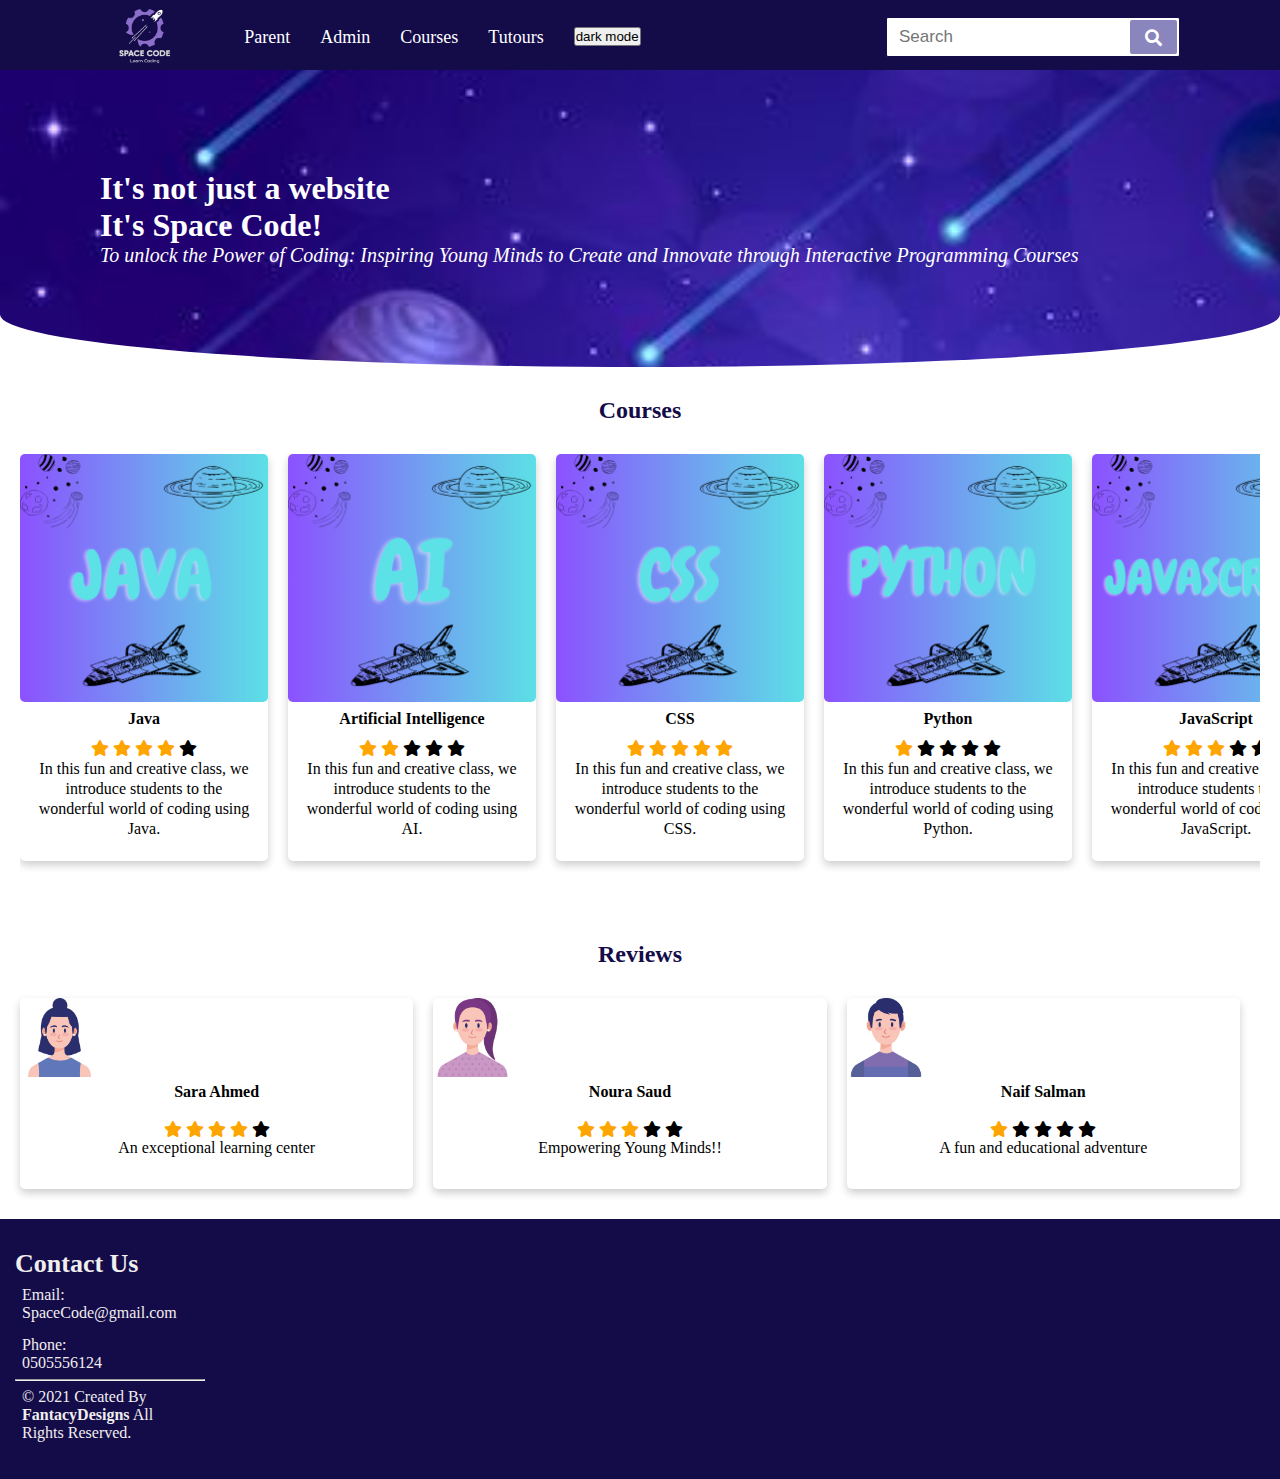
==== Index.html @ 1d8fcb19 "n" ====
<!DOCTYPE html>
<html>
    <head>
        <meta charset="utf-8">
        <title>index</title>
        <link rel="stylesheet" href="index.CSS">
        <link rel="stylesheet" href="Shared.css">
        <link rel="stylesheet" href="https://cdnjs.cloudflare.com/ajax/libs/font-awesome/4.7.0/css/font-awesome.min.css">
        <meta name="viewport" content="width=device-width, initial-scale=1.0">
        <link rel="stylesheet" href="https://cdnjs.cloudflare.com/ajax/libs/font-awesome/5.15.3/css/all.min.css"/>
        <style>
        .checked {
          color: orange;
        }
        </style>
       
    </head>
    

    <body>
        
      <header>
        <nav>
           <div class="menu-icon">
              <span class="fas fa-bars"></span>
           </div>
           <div class="logo">
              <img src="images/logo.png" alt="logo">
           </div>
           <div class="nav-items">
           
                      <li><a href="parent.html">Parent</a></li>
                      <li><a href="SpaceCodeAdmins.html">Admin</a></li>
                      <li><a href="courses.html">Courses</a></li>
                      <li><a href="TutorsPage.html">Tutours</a></li>
                      <li><button onclick="myFunction()">dark mode</button></li>
                      <script>
                        function myFunction() {
                           var element = document.body;
                           element.classList.toggle("dark-mode");
                        }
                        </script>
           </div>
           <div class="search-icon">
              <span class="fas fa-search"></span>
           </div>
           <div class="cancel-icon">
              <span class="fas fa-times"></span>
           </div>
           <form action="#">
              <input type="search" class="search-data" placeholder="Search" required>
              <button type="submit" class="fas fa-search"></button>
           </form>
        </nav>
      </header>
  
        <script>
           const menuBtn = document.querySelector(".menu-icon span");
           const searchBtn = document.querySelector(".search-icon");
           const cancelBtn = document.querySelector(".cancel-icon");
           const items = document.querySelector(".nav-items");
           const form = document.querySelector("form");
           menuBtn.onclick = ()=>{
             items.classList.add("active");
             menuBtn.classList.add("hide");
             searchBtn.classList.add("hide");
             cancelBtn.classList.add("show");
           }
           cancelBtn.onclick = ()=>{
             items.classList.remove("active");
             menuBtn.classList.remove("hide");
             searchBtn.classList.remove("hide");
             cancelBtn.classList.remove("show");
             form.classList.remove("active");
             cancelBtn.style.color = "#ff3d00";
           }
           searchBtn.onclick = ()=>{
             form.classList.add("active");
             searchBtn.classList.add("hide");
             cancelBtn.classList.add("show");
           }
        </script>

    <div class="banner">
        <h1>It's not just a website<br> It's Space Code!</h1>
        <p>To unlock the Power of Coding: Inspiring Young Minds
         to Create and Innovate through Interactive Programming Courses</p>
    </div>


      
        
<main>
         
  

<article>

      <h2 class="coursesTitle">Courses</h2>
<div class="courses" >


<div class="course">
  <img src="images/java.png" alt="course image" style="width:100%">
  <div class="container">
    <h4 class="title"><b>Java</b></h4> 
    <span class="fa fa-star checked"></span>
    <span class="fa fa-star checked"></span>
    <span class="fa fa-star checked"></span>
    <span class="fa fa-star checked"></span>
    <span class="fa fa-star"></span>
    <p class="text">In this fun and creative class, we introduce students to the wonderful world of coding using Java.</p> 
  </div>
</div>

<div class="course">
  <img src="images/AI.png" alt="course image" style="width:100%">
  <div class="container">
    <h4 class="title"><b>Artificial Intelligence</b></h4> 
    <span class="fa fa-star checked"></span>
    <span class="fa fa-star checked"></span>
    <span class="fa fa-star"></span>
    <span class="fa fa-star"></span>
    <span class="fa fa-star"></span>
    <p class="text">In this fun and creative class, we introduce students to the wonderful world of coding using AI.</p> 
  </div>
</div>

<div class="course">
  <img src="images/css.png" alt="course image" style="width:100%">
  <div class="container">
    <h4 class="title"><b>CSS</b></h4> 
    <span class="fa fa-star checked"></span>
    <span class="fa fa-star checked"></span>
    <span class="fa fa-star checked"></span>
    <span class="fa fa-star checked"></span>
    <span class="fa fa-star checked"></span>
    <p class="text">In this fun and creative class, we introduce students to the wonderful world of coding using CSS.</p> 
  </div>
</div>


<div class="course">
  <img src="images/Python .png" alt="course image" style="width:100%">
  <div class="container">
    <h4 class="title"><b>Python</b></h4> 
    <span class="fa fa-star checked"></span>
                    <span class="fa fa-star"></span>
                    <span class="fa fa-star"></span>
                    <span class="fa fa-star"></span>
                    <span class="fa fa-star"></span>
    <p class="text">In this fun and creative class, we introduce students to the wonderful world of coding using Python.</p> 
  </div>
</div>


<div class="course">
  <img src="images/JavaScript .png" alt="course image" style="width:100%">
  <div class="container">
    <h4 class="title"><b>JavaScript</b></h4> 
    <span class="fa fa-star checked"></span>
    <span class="fa fa-star checked"></span>
    <span class="fa fa-star checked"></span>
    <span class="fa fa-star"></span>
    <span class="fa fa-star"></span>
    <p class="text">In this fun and creative class, we introduce students to the wonderful world of coding using JavaScript.</p> 
  </div>
</div>


<div class="course">
  <img src="images/scratch.png" alt="course image" style="width:100%">
  <div class="container">
    <h4 class="title"><b>Scratch</b></h4> 
    <span class="fa fa-star checked"></span>
    <span class="fa fa-star checked"></span>
    <span class="fa fa-star"></span>
    <span class="fa fa-star"></span>
    <span class="fa fa-star"></span>
    <p class="text">In this fun and creative class, we introduce students to the wonderful world of coding using Scratch.</p> 
  </div>
</div>
</article>

<article>
<h2 class="ReviewsTitle">Reviews</h2>
<div class="Reviews" >

  


    <div class="Review">
      <img src="images/avatar1.jpeg" alt="Avatar" style="width:20%">
      <div class="container">
        <h4 class="name"><b>Sara Ahmed</b></h4>
        <span class="fa fa-star checked"></span>
        <span class="fa fa-star checked"></span>
        <span class="fa fa-star checked"></span>
        <span class="fa fa-star checked"></span>
        <span class="fa fa-star"></span>
        <p class="rtext">An exceptional learning center </p> 
      </div>
    </div>
    
    <div class="Review">
      <img src="images/avatar2.jpeg" alt="Avatar" style="width:20%">
      <div class="container">
        <h4 class="name"><b>Noura Saud</b></h4> 
        <span class="fa fa-star checked"></span>
    <span class="fa fa-star checked"></span>
    <span class="fa fa-star checked"></span>
    <span class="fa fa-star"></span>
    <span class="fa fa-star"></span>
        <p class="rtext">Empowering Young Minds!!</p> 
      </div>
    </div>
    <div class="Review">
      <img src="images/avatar3.jpeg" alt="Avatar" style="width:20%">
      <div class="container">
        <h4 class="name"><b>Naif Salman</b></h4> 
        <span class="fa fa-star checked"></span>
                    <span class="fa fa-star"></span>
                    <span class="fa fa-star"></span>
                    <span class="fa fa-star"></span>
                    <span class="fa fa-star"></span>
        <p class="rtext">A fun and educational adventure</p> 
      </div>
    </div>
    
    </div>

</article>


  </main>


  <footer>
    <div class="footer-container">
      <div class="left-col">
        <!---->
        <h1>Contact Us</h1>
        <p>Email:<br>SpaceCode@gmail.com</p>
        <p>Phone:<br> 0505556124</p>
        <hr>
        <p class="rights-text">© 2021 Created By <b>FantacyDesigns</b>  All Rights Reserved.</p>
      </div>
    </div>
  </footer>

   
       
      
           
       
    </body>
</html>
---- index.CSS ----
.courses{
    display: flex;
    margin-right: 1.25rem;
    margin-left: 1.25rem;
    overflow-x: auto;

  }

  .courses .course {
    box-shadow: 0 0.25rem 0.5rem 0 rgba(0,0,0,0.2);
    transition: 0.3s;
    width: 20%;
    border-radius: 0.313rem;
    margin-bottom: 3.125rem;
    margin-right: 1.25rem;
    line-height: 1.25rem;
    min-width: 20%;
  
   
    
  }


  .container {
    padding: 0.125rem 1rem;
    text-align: center;
  }

  .title{
    margin-bottom: 0.625rem;
  }

  .text{
    margin-bottom: 1.25rem;
  }


  .ReviewsTitle{
    text-align: center;
    margin-top: 1.875rem;
    margin-bottom: 1.875rem;
    color:#140b49;

  }


  .Review {
    box-shadow: 0 4px 8px 0 rgba(0,0,0,0.2);
    transition: 0.3s;
    width: 40%;
    height: 40%;
    border-radius: 0.313rem;
    margin-right: 1.25rem;
  }
  
  .Review:hover {
    box-shadow: 0 0.5rem 1rem 0 rgba(0,0,0,0.2);
  }
  
  img {
    border-radius: 0.313rem 0.313rem 0.313rem 0.313rem;
  }
  
  .container {
    padding: 0.125rem 1rem;
  }
 

  .Reviews{
    display: flex;
    margin-right: 1.25rem;
    margin-left: 1.25rem;
    margin-bottom: 1.875rem;
    
  }

   .name{
    margin-bottom: 1.25rem;
   }

  .rtext{
    margin-bottom: 1.875rem;
  }

 

  .rate {
    color: grey;
    font-size: 1rem;
    margin-bottom: 0.5rem;
  }


  .coursesTitle{
       text-align:center;
        margin-top: 1.875rem;
        color:#140b49;
        margin-bottom: 1.875rem;
  }
---- Shared.css ----
*{
  margin: 0;
  padding: 0;
  box-sizing: border-box;
}

nav{
  background: #140b49;
  display: flex;
  flex-wrap: wrap;
  align-items: center;
  justify-content: space-between;
  height: 70px;
  padding: 0 100px;
}
nav .logo img{
  height: 70px;
  width: auto;
}
nav .nav-items{
  display: flex;
  flex: 1;
  padding: 0 0 0 40px;
}
nav .nav-items li{
  list-style: none;
  padding: 0 15px;
}
nav .nav-items li a{
  color: #fff;
  font-size: 18px;
  font-weight: 500;
  text-decoration: none;
}
nav .nav-items li a:hover{
  color: #8a85bc;
}
nav form{
  display: flex;
  height: 40px;
  padding: 2px;
  background: #fff;
  min-width: 18%!important;
  border-radius: 2px;
  border: 1px solid #140b49;
}
nav form .search-data{
  width: 100%;
  height: 100%;
  padding: 0 10px;
  color: #fff;
  font-size: 17px;
  border: none;
  font-weight: 500;
  background: none;
}
nav form button{
  padding: 0 15px;
  color: #fff;
  font-size: 17px;
  background: #8a85bc;
  border: none;
  border-radius: 2px;
  cursor: pointer;
}
nav form button:hover{
  background: #8a85bc;
}
nav .menu-icon,
nav .cancel-icon,
nav .search-icon{
  width: 40px;
  text-align: center;
  margin: 0 50px;
  font-size: 18px;
  color: #fff;
  cursor: pointer;
  display: none;
}
nav .menu-icon span,
nav .cancel-icon,
nav .search-icon{
  display: none;
}
@media (max-width: 1245px) {
  nav{
    padding: 0 50px;
  }
}
@media (max-width: 1140px){
  nav{
    padding: 0px;
  }
  nav .logo{
    flex: 2;
    text-align: center;
  }
  nav .nav-items{
    position: fixed;
    z-index: 99;
    top: 70px;
    width: 100%;
    left: -100%;
    height: 100%;
    padding: 10px 50px 0 50px;
    text-align: center;
    background: #140b49;
    display: inline-block;
    transition: left 0.3s ease;
  }
  nav .nav-items.active{
    left: 0px;
  }
  nav .nav-items li{
    line-height: 40px;
    margin: 30px 0;
  }
  nav .nav-items li a{
    font-size: 20px;
  }
  nav form{
    position: absolute;
    top: 80px;
    right: 50px;
    opacity: 0;
    pointer-events: none;
    transition: top 0.3s ease, opacity 0.1s ease;
  }
  nav form.active{
    top: 95px;
    opacity: 1;
    pointer-events: auto;
  }
  nav form:before{
    position: absolute;
    content: "";
    top: -13px;
    right: 0px;
    width: 0;
    height: 0;
    z-index: -1;
    border: 10px solid transparent;
    border-bottom-color: #140b49;
    margin: -20px 0 0;
  }
  nav form:after{
    position: absolute;
    content: '';
    height: 60px;
    padding: 2px;
    background: #140b49;
    border-radius: 2px;
    min-width: calc(100% + 20px);
    z-index: -2;
    left: 50%;
    top: 50%;
    transform: translate(-50%, -50%);
  }
  nav .menu-icon{
    display: block;
  }
  nav .search-icon,
  nav .menu-icon span{
    display: block;
  }
  nav .menu-icon span.hide,
  nav .search-icon.hide{
    display: none;
  }
  nav .cancel-icon.show{
    display: block;
  }
}
.content{
  position: absolute;
  top: 50%;
  left: 50%;
  text-align: center;
  transform: translate(-50%, -50%);
}
.content header{
  font-size: 30px;
  font-weight: 700;
}
.content .text{
  font-size: 30px;
  font-weight: 700;
}
.space{
  margin: 10px 0;
}
nav .logo.space{
  color: #8a85bc;
  padding: 0 5px 0 0;
}
@media (max-width: 980px){
  nav .menu-icon,
  nav .cancel-icon,
  nav .search-icon{
    margin: 0 20px;
  }
  nav form{
    right: 30px;
  }
}
@media (max-width: 350px){
  nav .menu-icon,
  nav .cancel-icon,
  nav .search-icon{
    margin: 0 10px;
    font-size: 16px;
  }
}
.content{
  position: absolute;
  top: 50%;
  left: 50%;
  transform: translate(-50%, -50%);
}
.content header{
  font-size: 30px;
  font-weight: 700;
}
.content .text{
  font-size: 30px;
  font-weight: 700;
}
.content .space{
  margin: 10px 0;
}

/* Styles for the banner */
.banner {
    background-image: url(ImagesWeb/Banner1.jpg);
    color: #fff;
    padding: 6.25rem;
    text-align: center;
    max-width: 100%;
    width: 100%;
    height: auto;
    background-size: cover;
    background-attachment: fixed;
    position: relative;
    overflow: hidden;
    border-radius: 0 0 85% 85% / 30%;
    z-index: -1;

}
.banner h1{
    text-align: left;
}

.banner h2, .banner p{
    font-style: italic;
    text-align: justify;
    font-size: 1.25rem;
    
}

.breadcrumb {
   color: #ececef;
   background-color: #fff ;
   background-size: cover;
   padding: 0 0;
   margin-bottom: 0.625rem;
   font-size: 0.938rem;
          
   }
   .breadcrumb a{
     color: #232a74 ;
   }
   
   .breadcrumb a:hover {
     text-decoration: underline;
     color: #727373;
   }
   
   .breadcrumb .separator {
     margin: 0 0.313rem;
     color: #676666;
   }

   footer{
    background: #140b49;
    padding: 1.875rem 0;
    min-height: 0.063rem;
    height: auto;
    display: flex;
    flex-direction: row;
  }
   
  .footer-container{
    margin-right: 50%;
    max-width: 81.25rem;
    padding: 0 0.938rem;
    display: flex;
    justify-content: space-between;
    flex-wrap: wrap;
    color: #f1eeee;
  }

  .left-col { /* Add this class for styling the left column */
    text-align: left; /* Align text to the left */
    flex: 1; /* Take up available space on the left */
}

  .footer-container h1{
    font-size:  1.625rem;
    text-align: left;
  }

.footer-container p{
    width: 11.875rem;
    margin: auto;
    padding: 0.438rem;
    text-align: left;
}


  .right-col h1{
    font-size: 1.625rem;
  }
   

   
  @media screen and (max-width:960px) {
    .footer-container{
      max-width: 37.5rem;
    }
    .right-col{
      width: 100%;
      margin-bottom: 3.75rem;
    }


    .left-col{
        width: 100%;
        text-align: left;
      }
    }
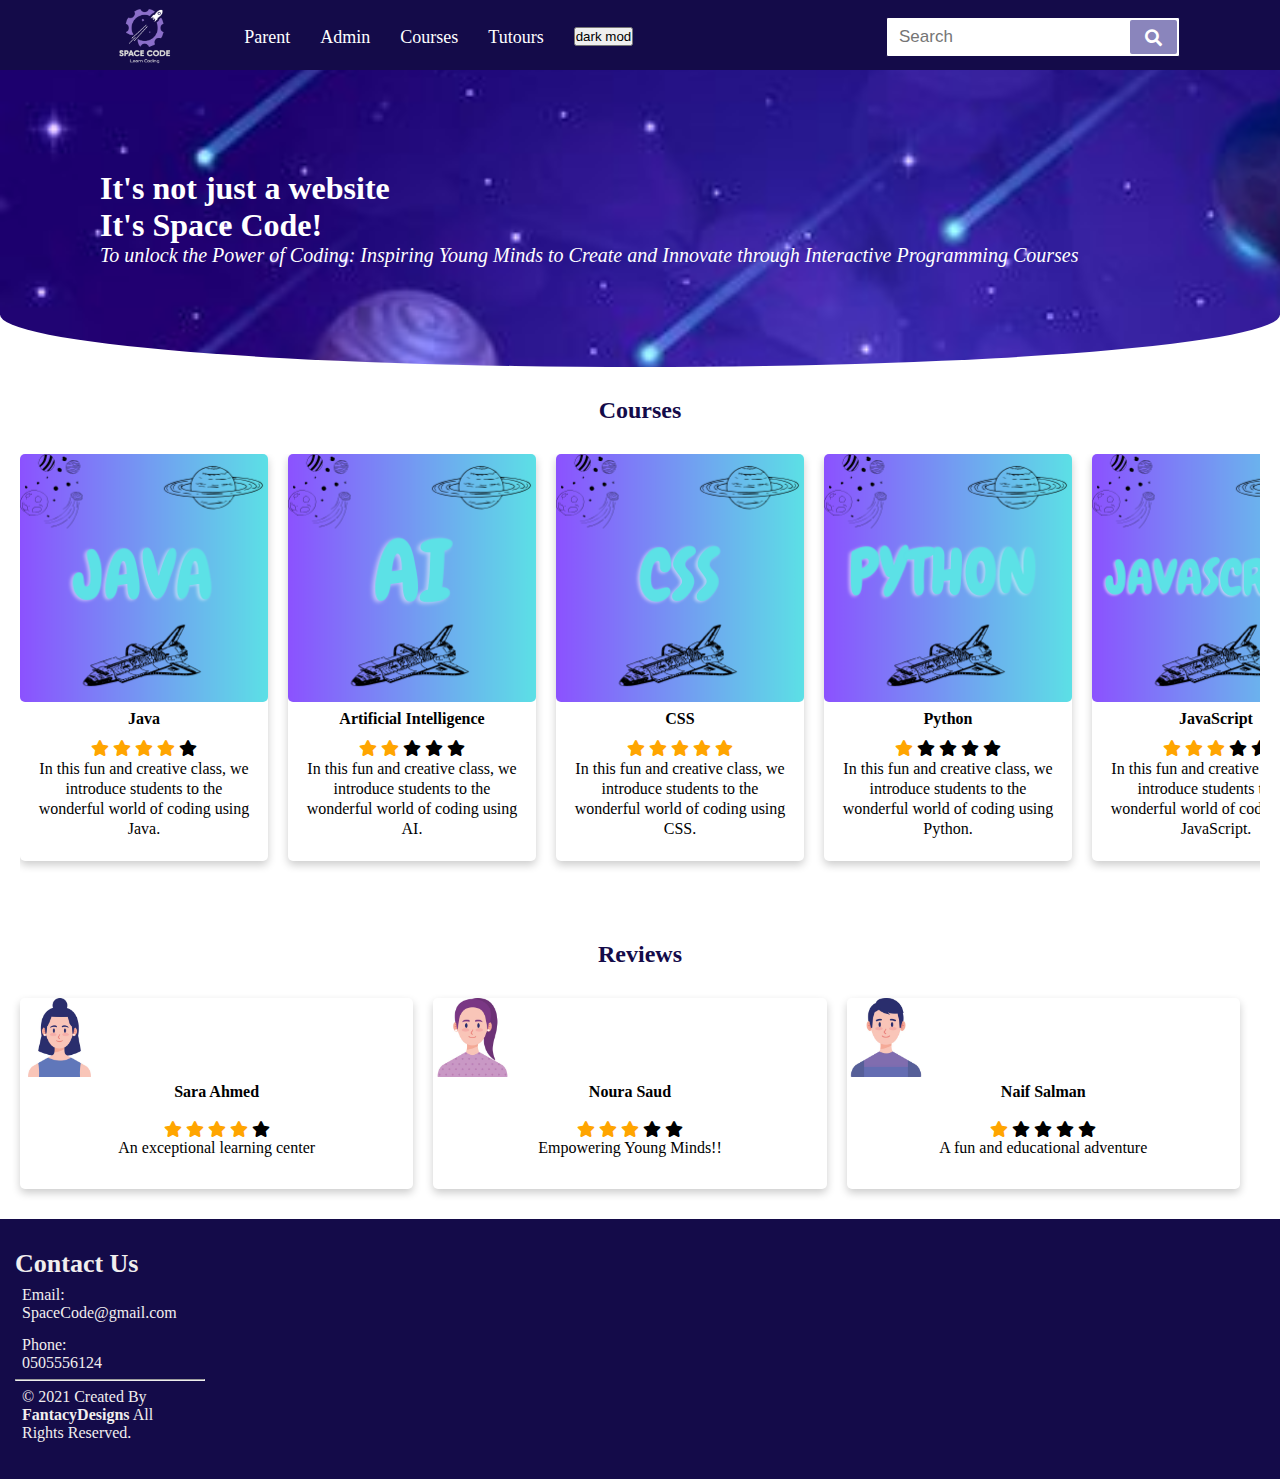
==== commit ec3c7e10: "n" ====
--- a/Index.html
+++ b/Index.html
@@ -28,12 +28,11 @@
               <img src="images/logo.png" alt="logo">
            </div>
            <div class="nav-items">
-           
                       <li><a href="parent.html">Parent</a></li>
                       <li><a href="SpaceCodeAdmins.html">Admin</a></li>
                       <li><a href="courses.html">Courses</a></li>
                       <li><a href="TutorsPage.html">Tutours</a></li>
-                      <li><button onclick="myFunction()">dark mode</button></li>
+                      <li><button onclick="myFunction()">dark mod</button></li>
                       <script>
                         function myFunction() {
                            var element = document.body;
@@ -72,7 +71,7 @@
              searchBtn.classList.remove("hide");
              cancelBtn.classList.remove("show");
              form.classList.remove("active");
-             cancelBtn.style.color = "#ff3d00";
+             cancelBtn.style.color = "#8a85bc";
            }
            searchBtn.onclick = ()=>{
              form.classList.add("active");
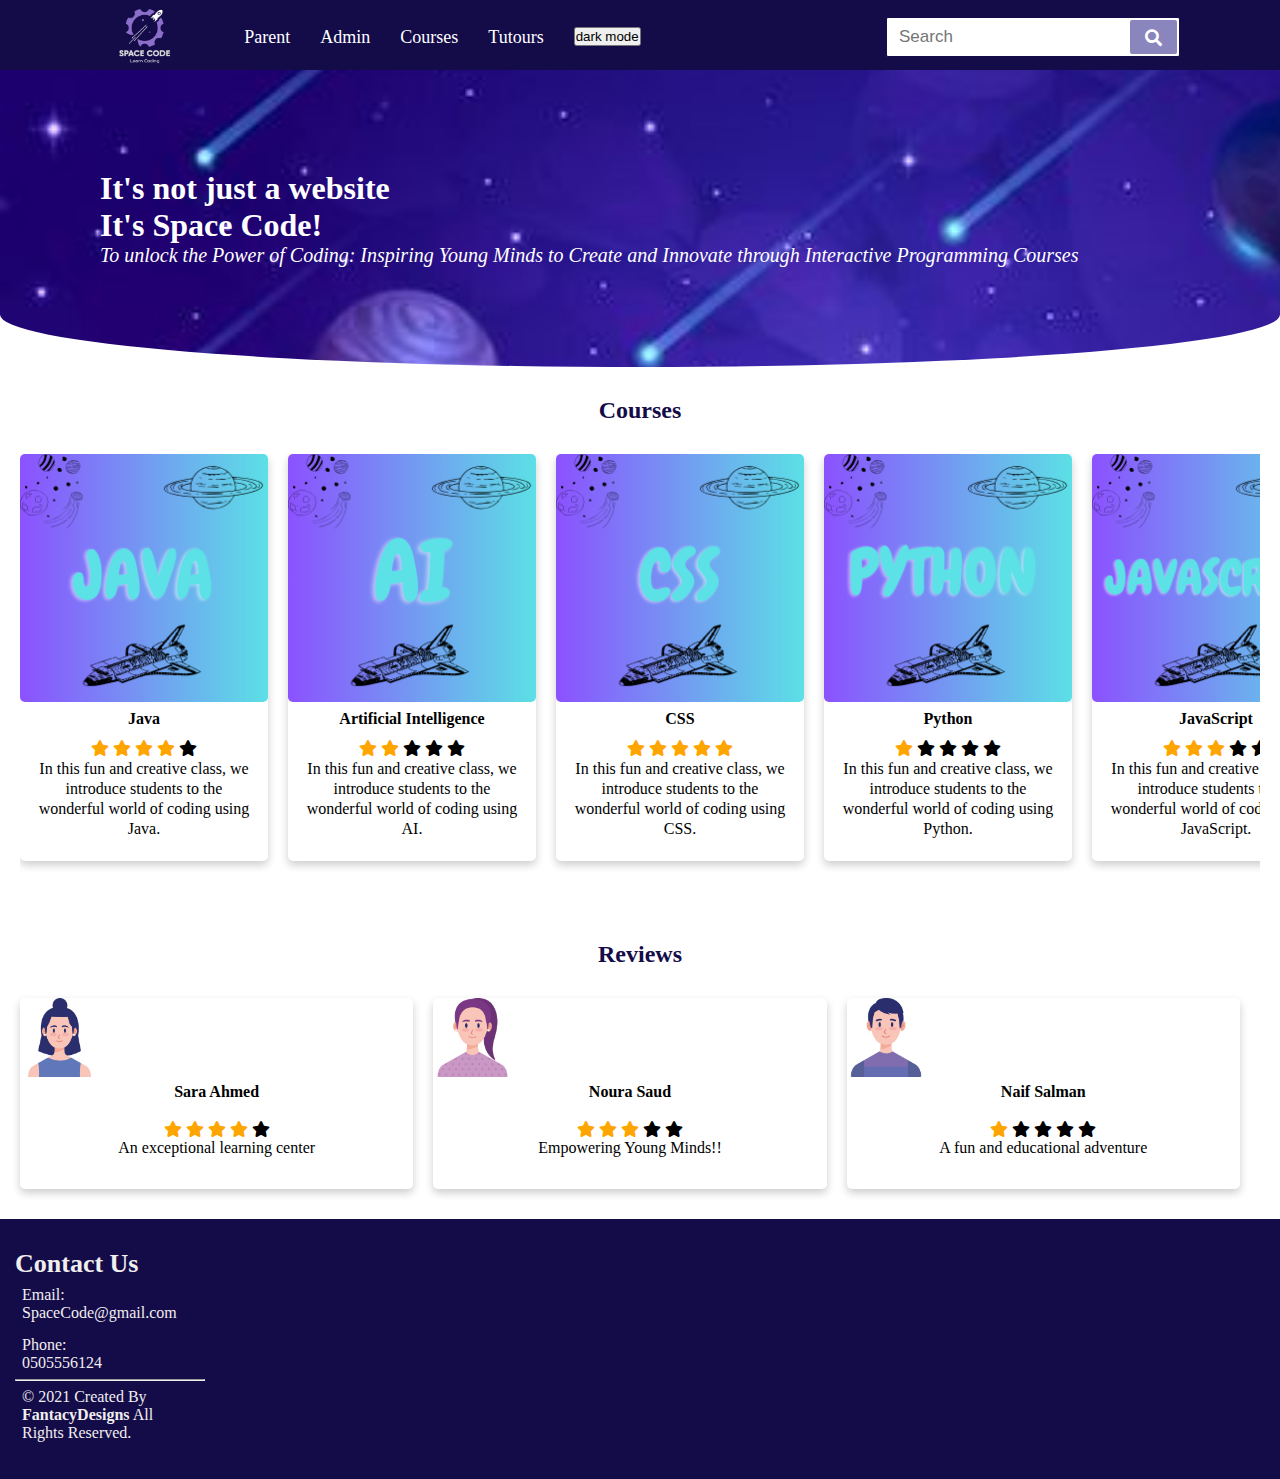
==== commit 1d5bc18f: "Merge branch 'main' of https://github.com/Hadeel-q911/spacecode-" ====
--- a/Index.html
+++ b/Index.html
@@ -32,7 +32,7 @@
                       <li><a href="SpaceCodeAdmins.html">Admin</a></li>
                       <li><a href="courses.html">Courses</a></li>
                       <li><a href="TutorsPage.html">Tutours</a></li>
-                      <li><button onclick="myFunction()">dark mod</button></li>
+                      <li><button onclick="myFunction()">dark mode</button></li>
                       <script>
                         function myFunction() {
                            var element = document.body;
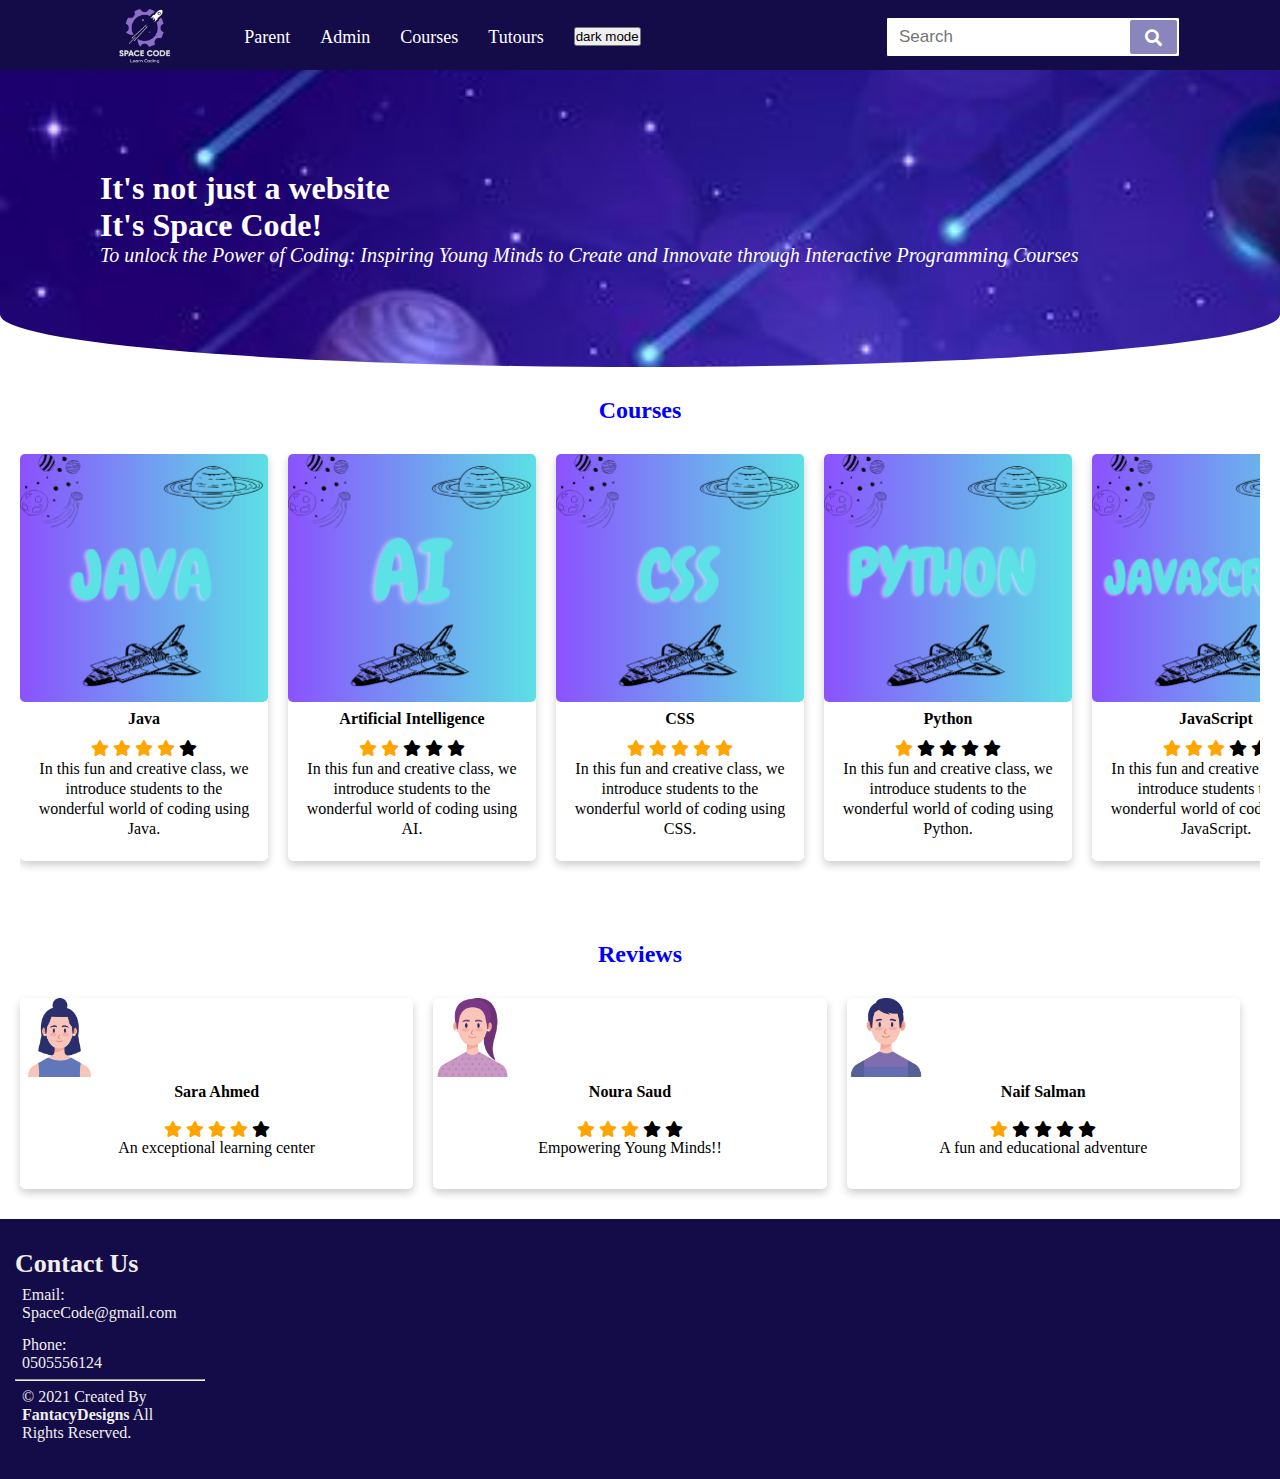
==== commit b950c67a: "n" ====
--- a/Index.html
+++ b/Index.html
@@ -28,6 +28,7 @@
               <img src="images/logo.png" alt="logo">
            </div>
            <div class="nav-items">
+           
                       <li><a href="parent.html">Parent</a></li>
                       <li><a href="SpaceCodeAdmins.html">Admin</a></li>
                       <li><a href="courses.html">Courses</a></li>
@@ -71,7 +72,7 @@
              searchBtn.classList.remove("hide");
              cancelBtn.classList.remove("show");
              form.classList.remove("active");
-             cancelBtn.style.color = "#8a85bc";
+             cancelBtn.style.color = "#ff3d00";
            }
            searchBtn.onclick = ()=>{
              form.classList.add("active");
@@ -248,7 +249,7 @@
   </footer>
 
    
-       
+      
       
            
        
--- a/index.CSS
+++ b/index.CSS
@@ -1,102 +1,116 @@
 
-  .courses{
-    display: flex;
-    margin-right: 1.25rem;
-    margin-left: 1.25rem;
-    overflow-x: auto;
+.courses{
+  display: flex;
+  margin-right: 1.25rem;
+  margin-left: 1.25rem;
+  overflow-x: auto;
 
-  }
+}
 
-  .courses .course {
-    box-shadow: 0 0.25rem 0.5rem 0 rgba(0,0,0,0.2);
-    transition: 0.3s;
-    width: 20%;
-    border-radius: 0.313rem;
-    margin-bottom: 3.125rem;
-    margin-right: 1.25rem;
-    line-height: 1.25rem;
-    min-width: 20%;
+.courses .course {
+  box-shadow: 0 0.25rem 0.5rem 0 rgba(0,0,0,0.2);
+  transition: 0.3s;
+  width: 20%;
+  border-radius: 0.313rem;
+  margin-bottom: 3.125rem;
+  margin-right: 1.25rem;
+  line-height: 1.25rem;
+  min-width: 20%;
+
+ 
   
-   
-    
-  }
+}
 
 
-  .container {
-    padding: 0.125rem 1rem;
-    text-align: center;
-  }
+.container {
+  padding: 0.125rem 1rem;
+  text-align: center;
+}
 
-  .title{
-    margin-bottom: 0.625rem;
-  }
+.title{
+  margin-bottom: 0.625rem;
+}
 
-  .text{
-    margin-bottom: 1.25rem;
-  }
+.text{
+  margin-bottom: 1.25rem;
+}
 
 
-  .ReviewsTitle{
-    text-align: center;
-    margin-top: 1.875rem;
-    margin-bottom: 1.875rem;
-    color:#140b49;
+.ReviewsTitle{
+  text-align: center;
+  margin-top: 1.875rem;
+  margin-bottom: 1.875rem;
+  color:blue;
 
-  }
+}
 
 
-  .Review {
-    box-shadow: 0 4px 8px 0 rgba(0,0,0,0.2);
-    transition: 0.3s;
-    width: 40%;
-    height: 40%;
-    border-radius: 0.313rem;
-    margin-right: 1.25rem;
-  }
-  
-  .Review:hover {
-    box-shadow: 0 0.5rem 1rem 0 rgba(0,0,0,0.2);
-  }
-  
-  img {
-    border-radius: 0.313rem 0.313rem 0.313rem 0.313rem;
-  }
-  
-  .container {
-    padding: 0.125rem 1rem;
-  }
- 
+.Review {
+  box-shadow: 0 4px 8px 0 rgba(0,0,0,0.2);
+  transition: 0.3s;
+  width: 40%;
+  height: 40%;
+  border-radius: 0.313rem;
+  margin-right: 1.25rem;
+}
 
-  .Reviews{
-    display: flex;
-    margin-right: 1.25rem;
-    margin-left: 1.25rem;
-    margin-bottom: 1.875rem;
-    
-  }
+.Review:hover {
+  box-shadow: 0 0.5rem 1rem 0 rgba(0,0,0,0.2);
+}
 
-   .name{
-    margin-bottom: 1.25rem;
-   }
+img {
+  border-radius: 0.313rem 0.313rem 0.313rem 0.313rem;
+}
 
-  .rtext{
-    margin-bottom: 1.875rem;
-  }
-
- 
-
-  .rate {
-    color: grey;
-    font-size: 1rem;
-    margin-bottom: 0.5rem;
-  }
+.container {
+  padding: 0.125rem 1rem;
+}
 
 
-  .coursesTitle{
-       text-align:center;
-        margin-top: 1.875rem;
-        color:#140b49;
-        margin-bottom: 1.875rem;
-  }
+.Reviews{
+  display: flex;
+  margin-right: 1.25rem;
+  margin-left: 1.25rem;
+  margin-bottom: 1.875rem;
   
+}
 
+ .name{
+  margin-bottom: 1.25rem;
+ }
+
+.rtext{
+  margin-bottom: 1.875rem;
+}
+
+
+
+.rate {
+  color: grey;
+  font-size: 1rem;
+  margin-bottom: 0.5rem;
+}
+
+
+.coursesTitle{
+     text-align:center;
+      margin-top: 1.875rem;
+      color:blue;
+      margin-bottom: 1.875rem;
+}
+
+#icon{
+  width: 50px;
+  cursor: pointer;
+  
+}
+body {
+  background-color: white;
+  color: black;
+ 
+}
+
+.dark-mode {
+  background-color: black;
+  color: white;
+}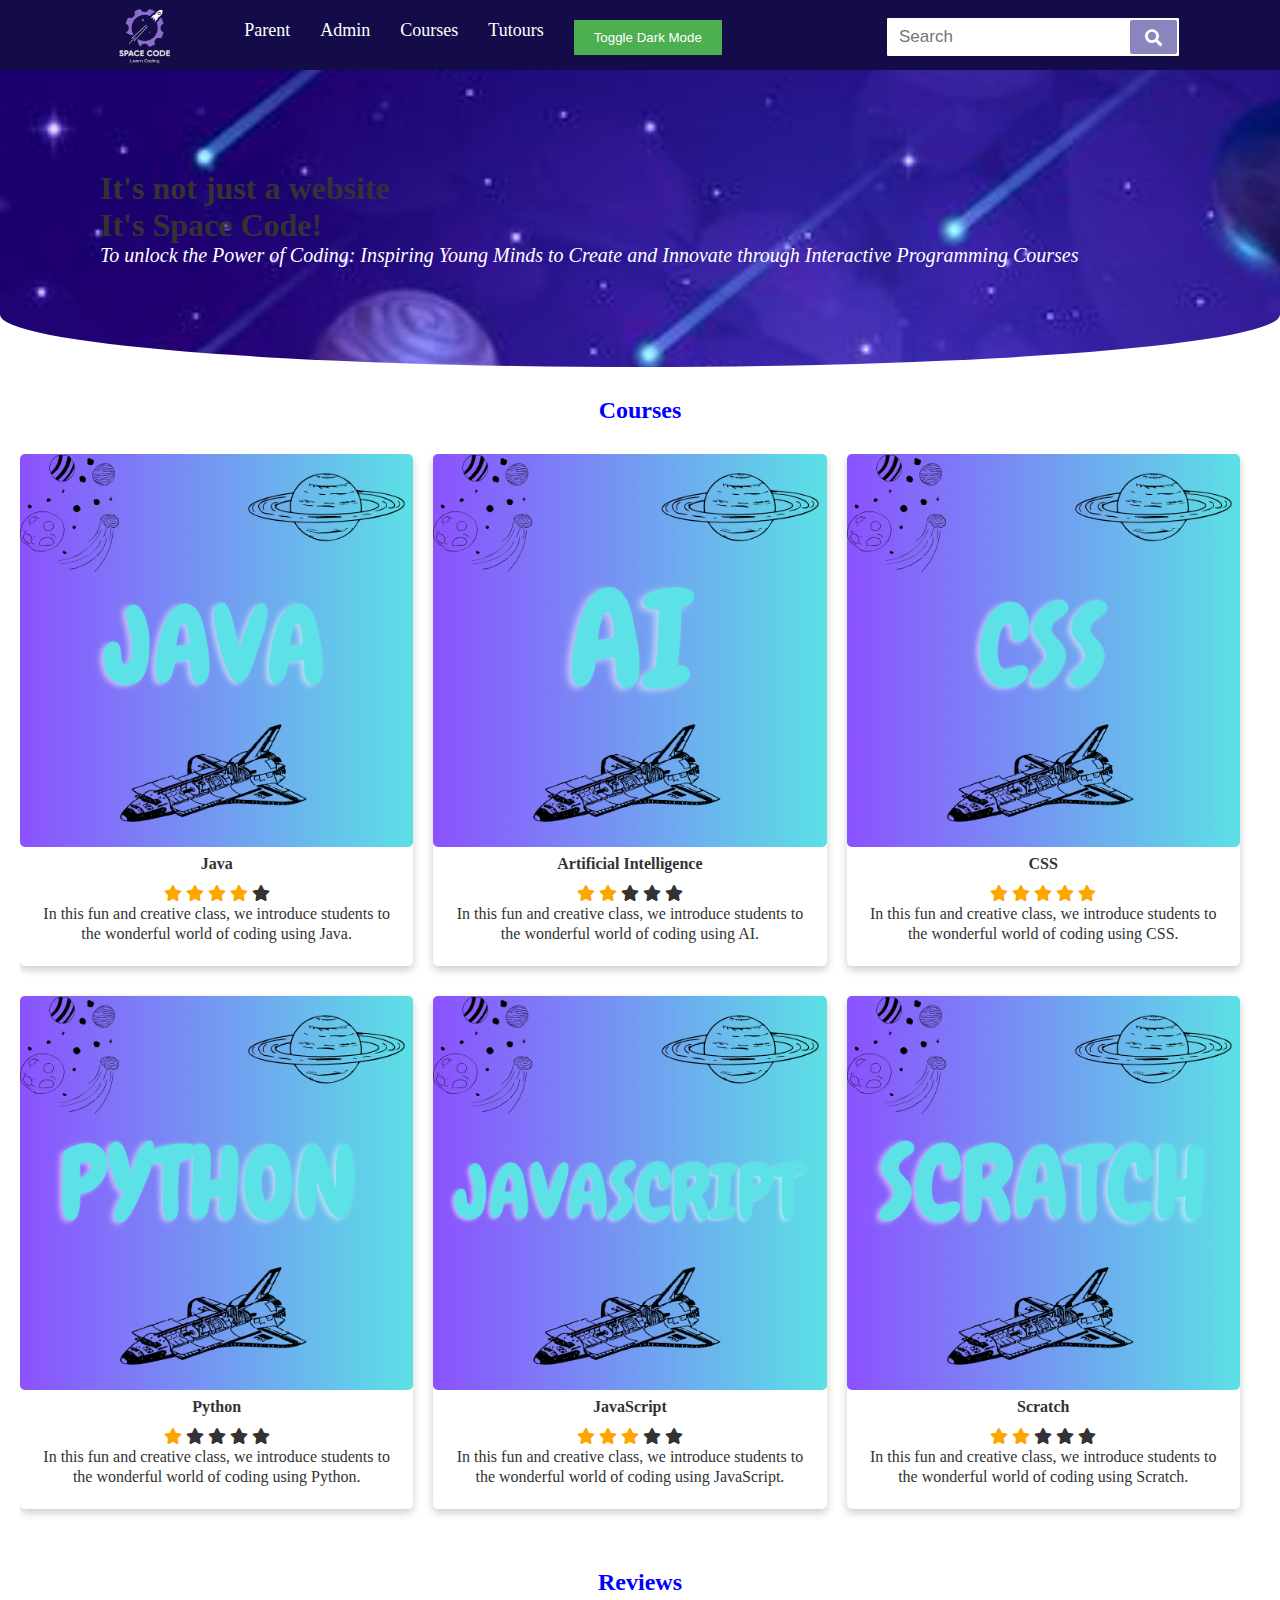
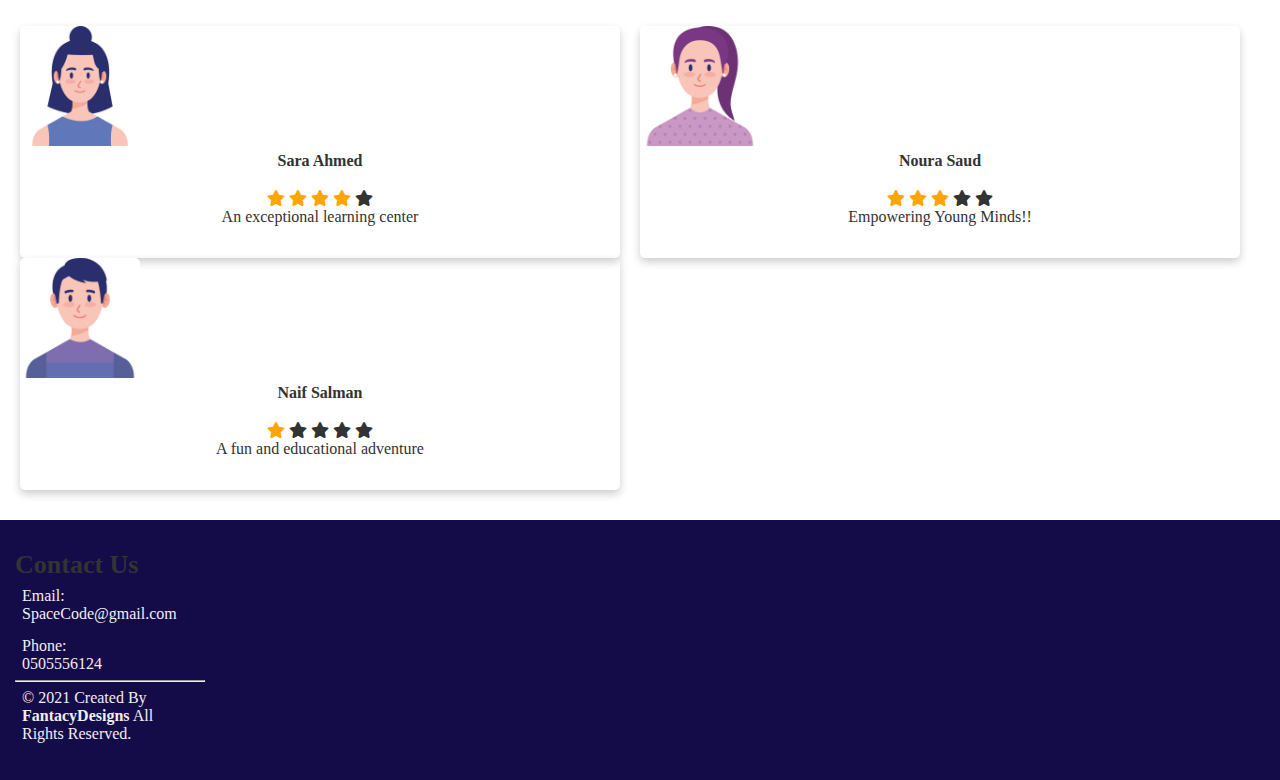
==== commit e6b2132d: "Merge branch 'main' of https://github.com/Hadeel-q911/spacecode-" ====
--- a/Index.html
+++ b/Index.html
@@ -8,6 +8,8 @@
         <link rel="stylesheet" href="https://cdnjs.cloudflare.com/ajax/libs/font-awesome/4.7.0/css/font-awesome.min.css">
         <meta name="viewport" content="width=device-width, initial-scale=1.0">
         <link rel="stylesheet" href="https://cdnjs.cloudflare.com/ajax/libs/font-awesome/5.15.3/css/all.min.css"/>
+        <script src="darkmode.js"></script>
+       
         <style>
         .checked {
           color: orange;
@@ -28,18 +30,11 @@
               <img src="images/logo.png" alt="logo">
            </div>
            <div class="nav-items">
-           
                       <li><a href="parent.html">Parent</a></li>
                       <li><a href="SpaceCodeAdmins.html">Admin</a></li>
                       <li><a href="courses.html">Courses</a></li>
                       <li><a href="TutorsPage.html">Tutours</a></li>
-                      <li><button onclick="myFunction()">dark mode</button></li>
-                      <script>
-                        function myFunction() {
-                           var element = document.body;
-                           element.classList.toggle("dark-mode");
-                        }
-                        </script>
+                      <li><button id="toggle-dark-mode">Toggle Dark Mode</button></li>
            </div>
            <div class="search-icon">
               <span class="fas fa-search"></span>
@@ -72,7 +67,7 @@
              searchBtn.classList.remove("hide");
              cancelBtn.classList.remove("show");
              form.classList.remove("active");
-             cancelBtn.style.color = "#ff3d00";
+             cancelBtn.style.color = "#8a85bc";
            }
            searchBtn.onclick = ()=>{
              form.classList.add("active");
--- a/index.CSS
+++ b/index.CSS
@@ -1,61 +1,69 @@
+body {
+  transition: background-color 0.5s, color 0.5s;
+}
 
-.courses{
+h1 {
+  color: #333;
+}
+
+button {
+  background-color: #4caf50;
+  color: white;
+  border: none;
+  padding: 10px 20px;
+  cursor: pointer;
+}
+
+/* Courses Section */
+.courses {
   display: flex;
+  flex-wrap: wrap;
   margin-right: 1.25rem;
   margin-left: 1.25rem;
   overflow-x: auto;
-
 }
 
 .courses .course {
-  box-shadow: 0 0.25rem 0.5rem 0 rgba(0,0,0,0.2);
+  box-shadow: 0 0.25rem 0.5rem 0 rgba(0, 0, 0, 0.2);
   transition: 0.3s;
-  width: 20%;
+  width: calc(33.33% - 1.25rem); /* Adjusted for responsiveness */
   border-radius: 0.313rem;
-  margin-bottom: 3.125rem;
+  margin-bottom: 1.875rem;
+  line-height: 1.25rem;
   margin-right: 1.25rem;
-  line-height: 1.25rem;
-  min-width: 20%;
-
- 
-  
 }
-
 
 .container {
   padding: 0.125rem 1rem;
   text-align: center;
 }
 
-.title{
+.title {
   margin-bottom: 0.625rem;
 }
 
-.text{
+.text {
   margin-bottom: 1.25rem;
 }
 
-
-.ReviewsTitle{
+/* Reviews Section */
+.ReviewsTitle {
   text-align: center;
   margin-top: 1.875rem;
   margin-bottom: 1.875rem;
-  color:blue;
-
+  color: blue;
 }
 
-
 .Review {
-  box-shadow: 0 4px 8px 0 rgba(0,0,0,0.2);
+  box-shadow: 0 4px 8px 0 rgba(0, 0, 0, 0.2);
   transition: 0.3s;
-  width: 40%;
-  height: 40%;
+  width: calc(50% - 1.25rem); /* Adjusted for responsiveness */
   border-radius: 0.313rem;
   margin-right: 1.25rem;
 }
 
 .Review:hover {
-  box-shadow: 0 0.5rem 1rem 0 rgba(0,0,0,0.2);
+  box-shadow: 0 0.5rem 1rem 0 rgba(0, 0, 0, 0.2);
 }
 
 img {
@@ -66,24 +74,21 @@
   padding: 0.125rem 1rem;
 }
 
-
-.Reviews{
+.Reviews {
   display: flex;
+  flex-wrap: wrap;
   margin-right: 1.25rem;
   margin-left: 1.25rem;
   margin-bottom: 1.875rem;
-  
 }
 
- .name{
+.name {
   margin-bottom: 1.25rem;
- }
+}
 
-.rtext{
+.rtext {
   margin-bottom: 1.875rem;
 }
-
-
 
 .rate {
   color: grey;
@@ -91,26 +96,35 @@
   margin-bottom: 0.5rem;
 }
 
-
-.coursesTitle{
-     text-align:center;
-      margin-top: 1.875rem;
-      color:blue;
-      margin-bottom: 1.875rem;
+/* Courses Title */
+.coursesTitle {
+  text-align: center;
+  margin-top: 1.875rem;
+  color: blue;
+  margin-bottom: 1.875rem;
 }
 
-#icon{
-  width: 50px;
-  cursor: pointer;
-  
-}
-body {
-  background-color: white;
-  color: black;
- 
+/* Responsive Media Queries */
+@media screen and (max-width: 767px) {
+  .courses .course {
+      width: 100%; /* Full width on smaller screens */
+      margin-right: 0;
+  }
+
+  .Review {
+      width: 100%; /* Full width on smaller screens */
+      margin-right: 0;
+  }
 }
 
-.dark-mode {
-  background-color: black;
-  color: white;
-}+
+
+
+
+
+
+
+ 
+
+
+
--- a/Shared.css
+++ b/Shared.css
@@ -258,8 +258,6 @@
 }
 
 .breadcrumb {
-   color: #ececef;
-   background-color: #fff ;
    background-size: cover;
    padding: 0 0;
    margin-bottom: 0.625rem;
@@ -335,6 +333,48 @@
 
     .left-col{
         width: 100%;
-        text-align: left;
-      }
-    }+        text-align: left;} }
+   
+
+    
+     /* Common styles for both themes */
+      body {
+  transition: background-color 0.5s, color 0.5s;
+}
+
+h1 {
+  color: #333;
+}
+
+   button {
+  background-color: #4caf50;
+  color: white;
+  border: none;
+  padding: 10px 20px;
+  cursor: pointer;
+}
+
+/* Light Theme Styles */
+body {
+  background-color: #ffffff;
+  color: #333;
+}
+
+
+body.dark-theme {
+  background-color: #1a1a1a;
+  color: #ffffff;
+}
+
+
+body.dark-theme h1 {
+  color: #ccc;
+}
+
+body.dark-theme button {
+  background-color: #333;
+}
+
+  
+  
+
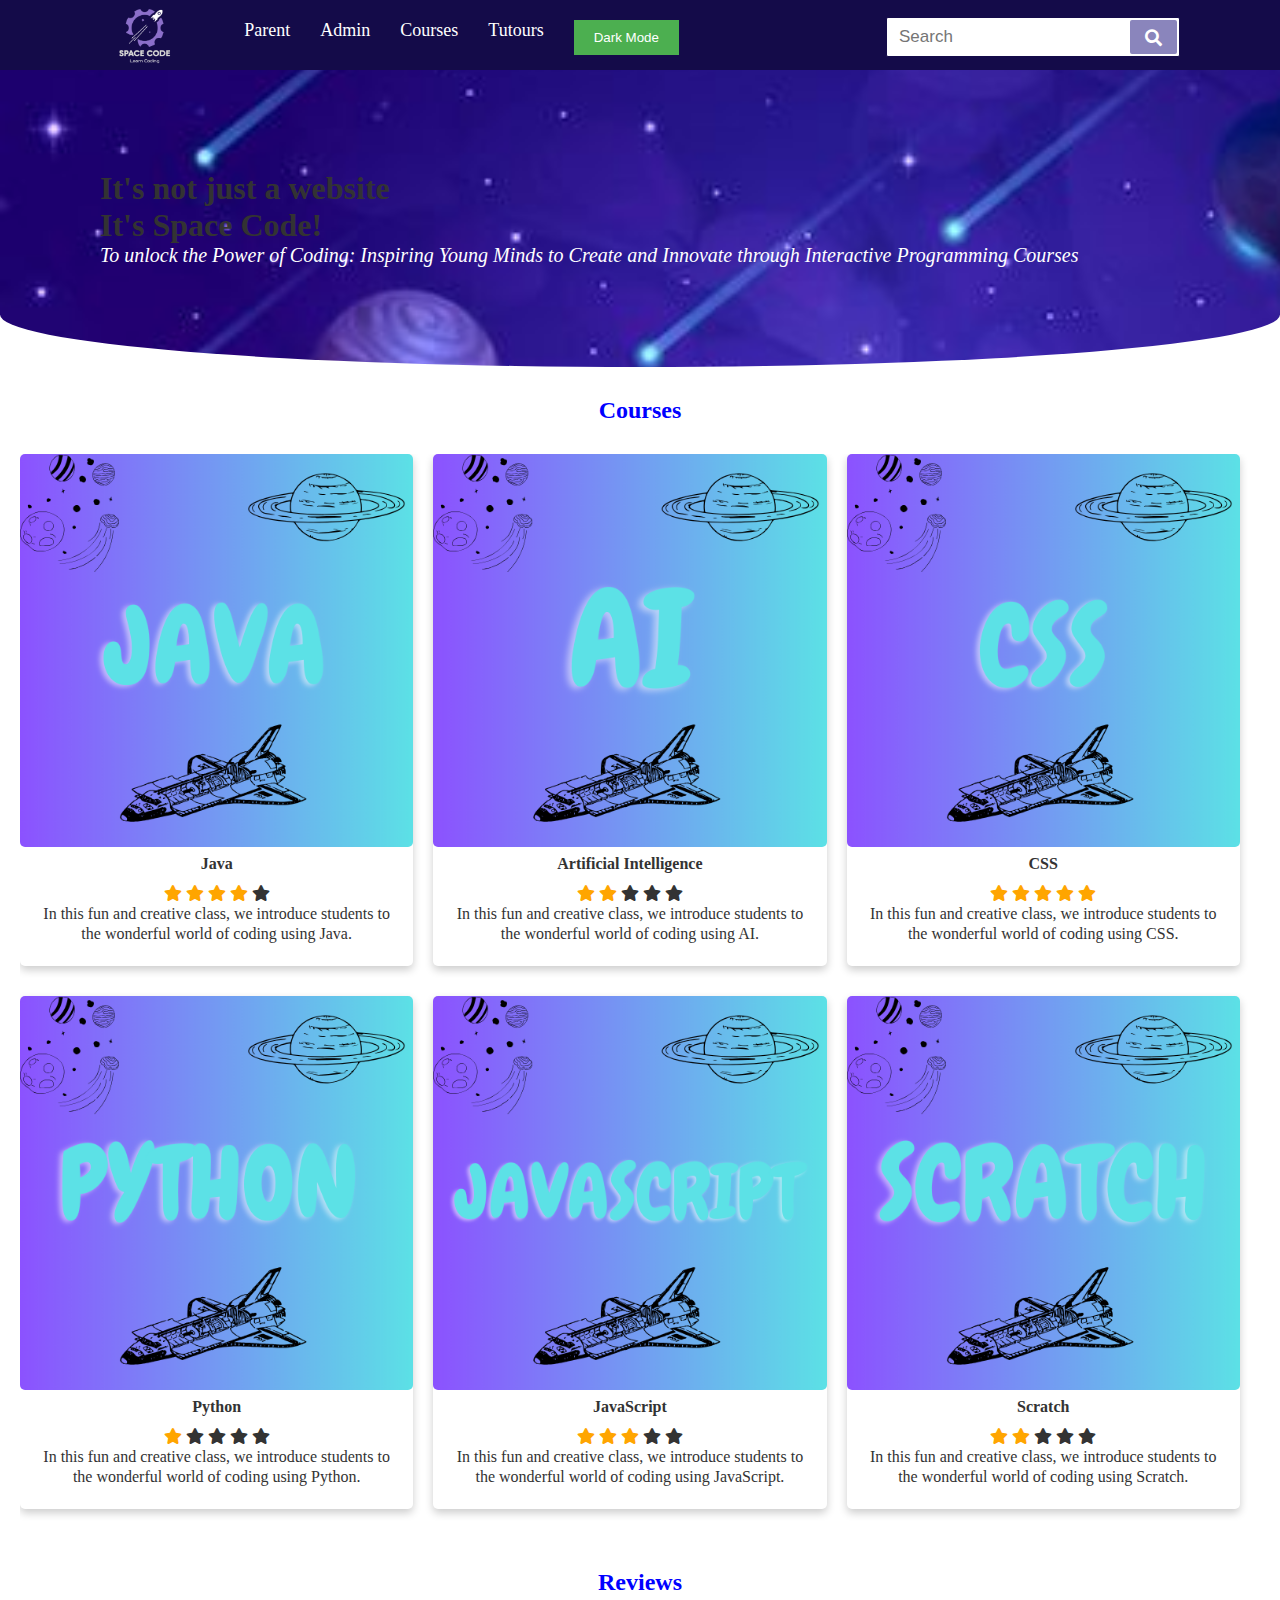
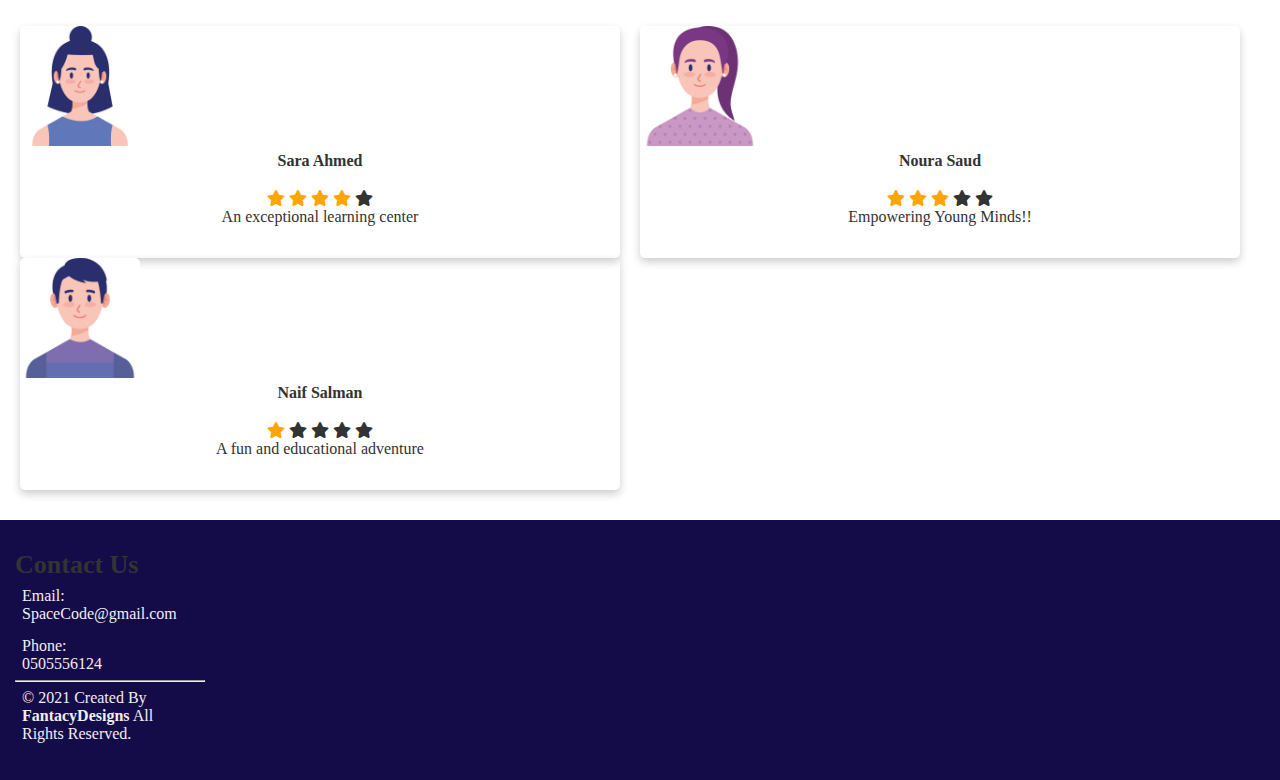
==== commit f81f12a4: "Merge branch 'main' of https://github.com/Hadeel-q911/spacecode-" ====
--- a/Index.html
+++ b/Index.html
@@ -34,7 +34,7 @@
                       <li><a href="SpaceCodeAdmins.html">Admin</a></li>
                       <li><a href="courses.html">Courses</a></li>
                       <li><a href="TutorsPage.html">Tutours</a></li>
-                      <li><button id="toggle-dark-mode">Toggle Dark Mode</button></li>
+                      <li><button id="toggle-dark-mode">Dark Mode</button></li>
            </div>
            <div class="search-icon">
               <span class="fas fa-search"></span>
